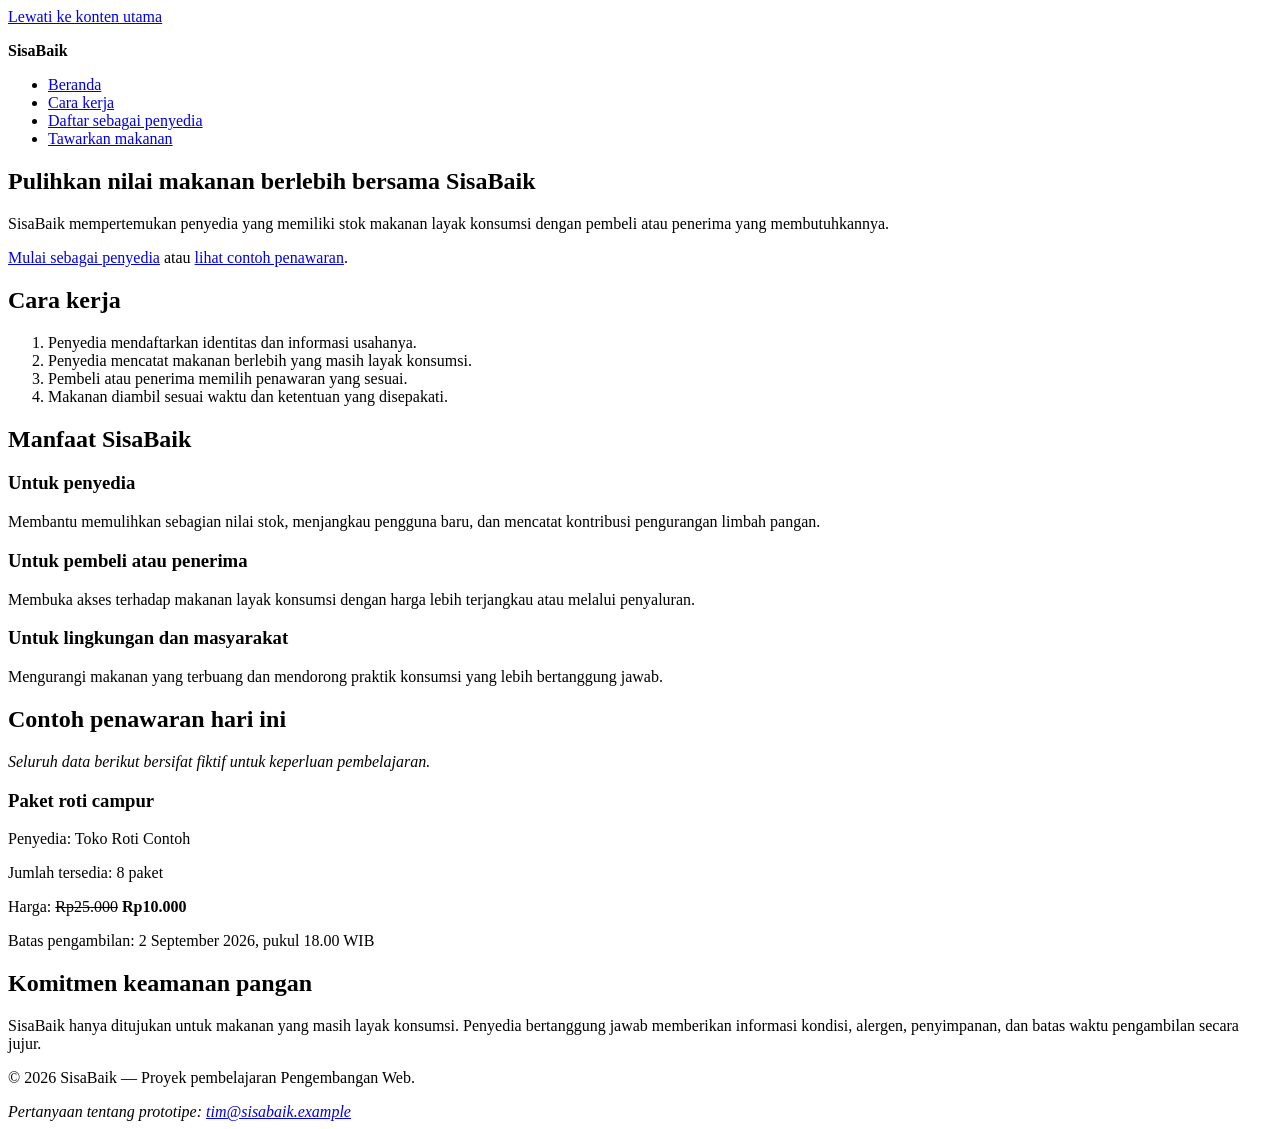
==== index.html @ af345d9e "feat: add semantic SisaBaik information page" ====
<!doctype html>
<html lang="id">
 <head>
  <meta charset="utf-8">
  <meta name="viewport" content="width=device-width, initial-scale=1">
  <meta
   name="description"
   content="SisaBaik membantu penyedia menawarkan makanan berlebih agar tetap bernilai, terjangkau, dan tidak terbuang."
  >
  <title>Beranda | SisaBaik</title>
 </head>
 <body>
  <a href="#konten-utama">Lewati ke konten utama</a>
  <header>
   <p><strong>SisaBaik</strong></p>
   <nav aria-label="Navigasi utama">
    <ul>
     <li><a href="index.html" aria-current="page">Beranda</a></li>
     <li><a href="#cara-kerja">Cara kerja</a></li>
     <li><a href="daftar-penyedia.html">Daftar sebagai penyedia</a></li>
     <li><a href="tawarkan-makanan.html">Tawarkan makanan</a></li>
    </ul>
   </nav>
  </header>
  <main id="konten-utama" tabindex="-1">
   <section aria-labelledby="judul-utama">
    <h1 id="judul-utama">Pulihkan nilai makanan berlebih bersama SisaBaik</h1>
    <p>
     SisaBaik mempertemukan penyedia yang memiliki stok makanan layak
     konsumsi dengan pembeli atau penerima yang membutuhkannya.
    </p>
   </section>
   <p>
    <a href="daftar-penyedia.html">Mulai sebagai penyedia</a>
    atau
    <a href="#penawaran-contoh">lihat contoh penawaran</a>.
   </p>
  </section>
  <section id="cara-kerja" aria-labelledby="judul-cara-kerja">
   <h2 id="judul-cara-kerja">Cara kerja</h2>
   <ol>
    <li>Penyedia mendaftarkan identitas dan informasi usahanya.</li>
    <li>Penyedia mencatat makanan berlebih yang masih layak konsumsi.</li>
    <li>Pembeli atau penerima memilih penawaran yang sesuai.</li>
    <li>Makanan diambil sesuai waktu dan ketentuan yang disepakati.</li>
   </ol>
  </section>
  <section aria-labelledby="judul-manfaat">
   <h2 id="judul-manfaat">Manfaat SisaBaik</h2>
   <article>
    <h3>Untuk penyedia</h3>
    <p>
     Membantu memulihkan sebagian nilai stok, menjangkau pengguna baru,
     dan mencatat kontribusi pengurangan limbah pangan.
    </p>
   </article>
   <article>
    <h3>Untuk pembeli atau penerima</h3>
    <p>
     Membuka akses terhadap makanan layak konsumsi dengan harga lebih
     terjangkau atau melalui penyaluran.
    </p>
   </article>
   <article>
    <h3>Untuk lingkungan dan masyarakat</h3>
    <p>
     Mengurangi makanan yang terbuang dan mendorong praktik konsumsi
     yang lebih bertanggung jawab.
    </p>
   </article>
  </section>
  <section id="penawaran-contoh" aria-labelledby="judul-penawaran">
   <h2 id="judul-penawaran">Contoh penawaran hari ini</h2>
   <p><em>Seluruh data berikut bersifat fiktif untuk keperluan pembelajaran.</em></p>
   <article>
    <h3>Paket roti campur</h3>
    <p>Penyedia: Toko Roti Contoh</p>
    <p>Jumlah tersedia: <data value="8">8 paket</data></p>
    <p>Harga: <del>Rp25.000</del> <strong>Rp10.000</strong></p>
    <p>
     Batas pengambilan:
     <time datetime="2026-09-02T18:00:00+07:00">
      2 September 2026, pukul 18.00 WIB
     </time>
    </p>
   </article>
  </section>
  <section aria-labelledby="judul-keamanan">
   <h2 id="judul-keamanan">Komitmen keamanan pangan</h2>
   <p>
    SisaBaik hanya ditujukan untuk makanan yang masih layak konsumsi.
    Penyedia bertanggung jawab memberikan informasi kondisi, alergen,
    penyimpanan, dan batas waktu pengambilan secara jujur.
   </p>
  </section>
 </main>
 <footer>
  <p>&copy; 2026 SisaBaik — Proyek pembelajaran Pengembangan Web.</p>
  <address>
   Pertanyaan tentang prototipe:
   <a href="mailto:tim@sisabaik.example">tim@sisabaik.example</a>
  </address>
 </footer>
 </body>
</html>
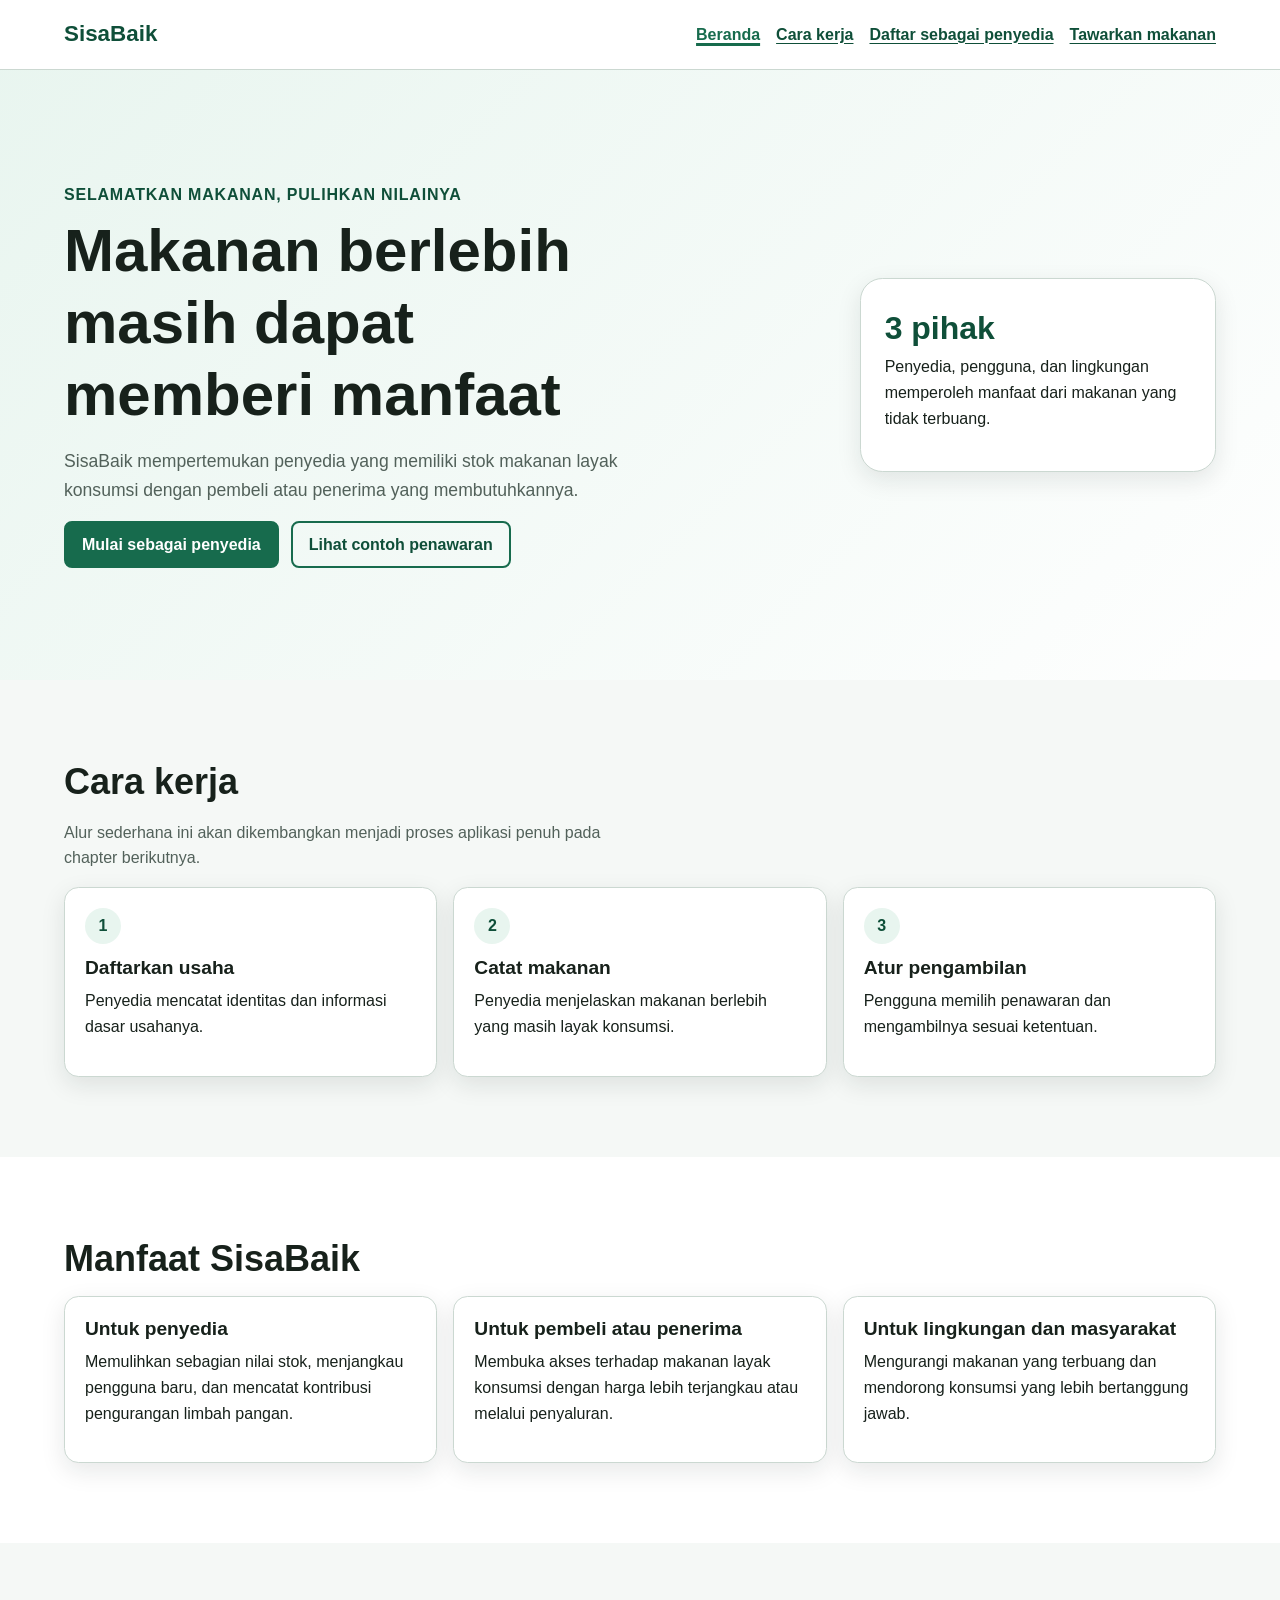
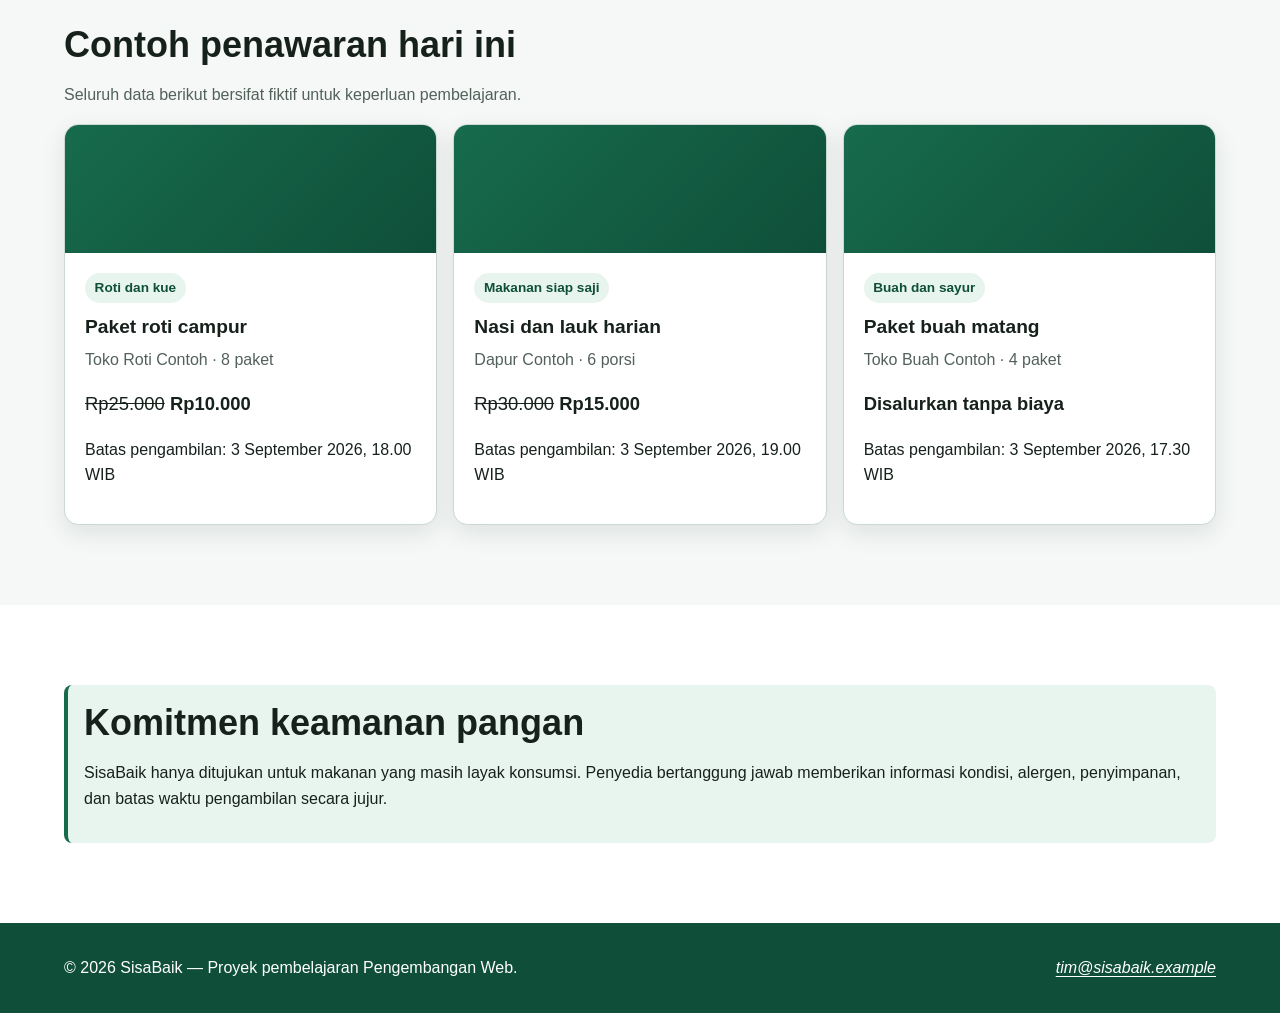
==== commit 19ac03fa: "feat: add responsive SisaBaik visual system" ====
--- a/index.html
+++ b/index.html
@@ -1,105 +1,237 @@
 <!doctype html>
 <html lang="id">
- <head>
-  <meta charset="utf-8">
-  <meta name="viewport" content="width=device-width, initial-scale=1">
-  <meta
-   name="description"
-   content="SisaBaik membantu penyedia menawarkan makanan berlebih agar tetap bernilai, terjangkau, dan tidak terbuang."
-  >
-  <title>Beranda | SisaBaik</title>
- </head>
- <body>
-  <a href="#konten-utama">Lewati ke konten utama</a>
-  <header>
-   <p><strong>SisaBaik</strong></p>
-   <nav aria-label="Navigasi utama">
-    <ul>
-     <li><a href="index.html" aria-current="page">Beranda</a></li>
-     <li><a href="#cara-kerja">Cara kerja</a></li>
-     <li><a href="daftar-penyedia.html">Daftar sebagai penyedia</a></li>
-     <li><a href="tawarkan-makanan.html">Tawarkan makanan</a></li>
-    </ul>
-   </nav>
-  </header>
-  <main id="konten-utama" tabindex="-1">
-   <section aria-labelledby="judul-utama">
-    <h1 id="judul-utama">Pulihkan nilai makanan berlebih bersama SisaBaik</h1>
-    <p>
-     SisaBaik mempertemukan penyedia yang memiliki stok makanan layak
-     konsumsi dengan pembeli atau penerima yang membutuhkannya.
-    </p>
-   </section>
-   <p>
-    <a href="daftar-penyedia.html">Mulai sebagai penyedia</a>
-    atau
-    <a href="#penawaran-contoh">lihat contoh penawaran</a>.
-   </p>
-  </section>
-  <section id="cara-kerja" aria-labelledby="judul-cara-kerja">
-   <h2 id="judul-cara-kerja">Cara kerja</h2>
-   <ol>
-    <li>Penyedia mendaftarkan identitas dan informasi usahanya.</li>
-    <li>Penyedia mencatat makanan berlebih yang masih layak konsumsi.</li>
-    <li>Pembeli atau penerima memilih penawaran yang sesuai.</li>
-    <li>Makanan diambil sesuai waktu dan ketentuan yang disepakati.</li>
-   </ol>
-  </section>
-  <section aria-labelledby="judul-manfaat">
-   <h2 id="judul-manfaat">Manfaat SisaBaik</h2>
-   <article>
-    <h3>Untuk penyedia</h3>
-    <p>
-     Membantu memulihkan sebagian nilai stok, menjangkau pengguna baru,
-     dan mencatat kontribusi pengurangan limbah pangan.
-    </p>
-   </article>
-   <article>
-    <h3>Untuk pembeli atau penerima</h3>
-    <p>
-     Membuka akses terhadap makanan layak konsumsi dengan harga lebih
-     terjangkau atau melalui penyaluran.
-    </p>
-   </article>
-   <article>
-    <h3>Untuk lingkungan dan masyarakat</h3>
-    <p>
-     Mengurangi makanan yang terbuang dan mendorong praktik konsumsi
-     yang lebih bertanggung jawab.
-    </p>
-   </article>
-  </section>
-  <section id="penawaran-contoh" aria-labelledby="judul-penawaran">
-   <h2 id="judul-penawaran">Contoh penawaran hari ini</h2>
-   <p><em>Seluruh data berikut bersifat fiktif untuk keperluan pembelajaran.</em></p>
-   <article>
-    <h3>Paket roti campur</h3>
-    <p>Penyedia: Toko Roti Contoh</p>
-    <p>Jumlah tersedia: <data value="8">8 paket</data></p>
-    <p>Harga: <del>Rp25.000</del> <strong>Rp10.000</strong></p>
-    <p>
-     Batas pengambilan:
-     <time datetime="2026-09-02T18:00:00+07:00">
-      2 September 2026, pukul 18.00 WIB
-     </time>
-    </p>
-   </article>
-  </section>
-  <section aria-labelledby="judul-keamanan">
-   <h2 id="judul-keamanan">Komitmen keamanan pangan</h2>
-   <p>
-    SisaBaik hanya ditujukan untuk makanan yang masih layak konsumsi.
-    Penyedia bertanggung jawab memberikan informasi kondisi, alergen,
-    penyimpanan, dan batas waktu pengambilan secara jujur.
-   </p>
-  </section>
- </main>
- <footer>
-  <p>&copy; 2026 SisaBaik — Proyek pembelajaran Pengembangan Web.</p>
-  <address>
-   Pertanyaan tentang prototipe:
-   <a href="mailto:tim@sisabaik.example">tim@sisabaik.example</a>
-  </address>
- </footer>
- </body>
+  <head>
+    <meta charset="utf-8">
+    <meta name="viewport" content="width=device-width, initial-scale=1">
+    <meta name="description" content="SisaBaik membantu penyedia menawarkan makanan berlebih agar tetap bernilai, terjangkau, dan tidak terbuang.">
+    <title>Beranda | SisaBaik</title>
+    <link rel="stylesheet" href="styles.css">
+  </head>
+  <body>
+    <a class="skip-link" href="#konten-utama">Lewati ke konten utama</a>
+
+    <header class="site-header">
+      <div class="container header-layout">
+        <p class="brand">SisaBaik</p>
+
+        <nav aria-label="Navigasi utama">
+          <ul class="nav-list">
+            <li><a href="index.html" aria-current="page">Beranda</a></li>
+            <li><a href="#cara-kerja">Cara kerja</a></li>
+            <li><a href="daftar-penyedia.html">Daftar sebagai penyedia</a></li>
+            <li><a href="tawarkan-makanan.html">Tawarkan makanan</a></li>
+          </ul>
+        </nav>
+      </div>
+    </header>
+
+    <main id="konten-utama" tabindex="-1">
+
+      <section class="hero" aria-labelledby="judul-utama">
+        <div class="container hero-layout">
+
+          <div>
+            <p class="eyebrow">Selamatkan makanan, pulihkan nilainya</p>
+
+            <h1 id="judul-utama">Makanan berlebih masih dapat memberi manfaat</h1>
+
+            <p class="lead">
+              SisaBaik mempertemukan penyedia yang memiliki stok makanan layak konsumsi dengan pembeli
+              atau penerima yang membutuhkannya.
+            </p>
+
+            <div class="button-group">
+              <a class="button" href="daftar-penyedia.html">Mulai sebagai penyedia</a>
+              <a class="button button-secondary" href="#penawaran-contoh">Lihat contoh penawaran</a>
+            </div>
+          </div>
+
+          <aside class="hero-panel" aria-label="Ringkasan manfaat SisaBaik">
+            <strong>3 pihak</strong>
+            <p>Penyedia, pengguna, dan lingkungan memperoleh manfaat dari makanan yang tidak terbuang.</p>
+          </aside>
+
+        </div>
+      </section>
+
+      <section class="section" id="cara-kerja" aria-labelledby="judul-cara-kerja">
+        <div class="container">
+          <h2 id="judul-cara-kerja">Cara kerja</h2>
+
+          <p class="section-intro">
+            Alur sederhana ini akan dikembangkan menjadi proses aplikasi penuh pada chapter berikutnya.
+          </p>
+
+          <div class="steps-grid">
+
+            <article class="card">
+              <span class="step-number" aria-hidden="true">1</span>
+              <h3>Daftarkan usaha</h3>
+              <p>Penyedia mencatat identitas dan informasi dasar usahanya.</p>
+            </article>
+
+            <article class="card">
+              <span class="step-number" aria-hidden="true">2</span>
+              <h3>Catat makanan</h3>
+              <p>Penyedia menjelaskan makanan berlebih yang masih layak konsumsi.</p>
+            </article>
+
+            <article class="card">
+              <span class="step-number" aria-hidden="true">3</span>
+              <h3>Atur pengambilan</h3>
+              <p>Pengguna memilih penawaran dan mengambilnya sesuai ketentuan.</p>
+            </article>
+
+          </div>
+        </div>
+      </section>
+
+      <section class="section section-alt" aria-labelledby="judul-manfaat">
+        <div class="container">
+
+          <h2 id="judul-manfaat">Manfaat SisaBaik</h2>
+
+          <div class="benefit-grid">
+
+            <article class="card">
+              <h3>Untuk penyedia</h3>
+              <p>
+                Memulihkan sebagian nilai stok, menjangkau pengguna baru, dan mencatat kontribusi pengurangan limbah
+                pangan.
+              </p>
+            </article>
+
+            <article class="card">
+              <h3>Untuk pembeli atau penerima</h3>
+              <p>
+                Membuka akses terhadap makanan layak konsumsi dengan harga lebih terjangkau atau melalui
+                penyaluran.
+              </p>
+            </article>
+
+            <article class="card">
+              <h3>Untuk lingkungan dan masyarakat</h3>
+              <p>
+                Mengurangi makanan yang terbuang dan mendorong konsumsi yang lebih bertanggung jawab.
+              </p>
+            </article>
+
+          </div>
+        </div>
+      </section>
+
+      <section class="section" id="penawaran-contoh" aria-labelledby="judul-penawaran">
+        <div class="container">
+
+          <h2 id="judul-penawaran">Contoh penawaran hari ini</h2>
+
+          <p class="section-intro">
+            Seluruh data berikut bersifat fiktif untuk keperluan pembelajaran.
+          </p>
+
+          <div class="offer-grid">
+
+            <article class="offer-card">
+              <div class="offer-card__visual" aria-hidden="true"></div>
+
+              <div class="offer-card__content">
+                <span class="badge">Roti dan kue</span>
+                <h3>Paket roti campur</h3>
+
+                <p class="offer-card__meta">
+                  Toko Roti Contoh · <data value="8">8 paket</data>
+                </p>
+
+                <p class="offer-card__price">
+                  <del>Rp25.000</del> <strong>Rp10.000</strong>
+                </p>
+
+                <p>
+                  Batas pengambilan:
+                  <time datetime="2026-09-03T18:00:00+07:00">
+                    3 September 2026, 18.00 WIB
+                  </time>
+                </p>
+              </div>
+            </article>
+
+            <article class="offer-card">
+              <div class="offer-card__visual" aria-hidden="true"></div>
+
+              <div class="offer-card__content">
+                <span class="badge">Makanan siap saji</span>
+                <h3>Nasi dan lauk harian</h3>
+
+                <p class="offer-card__meta">
+                  Dapur Contoh · <data value="6">6 porsi</data>
+                </p>
+
+                <p class="offer-card__price">
+                  <del>Rp30.000</del> <strong>Rp15.000</strong>
+                </p>
+
+                <p>
+                  Batas pengambilan:
+                  <time datetime="2026-09-03T19:00:00+07:00">
+                    3 September 2026, 19.00 WIB
+                  </time>
+                </p>
+              </div>
+            </article>
+
+            <article class="offer-card">
+              <div class="offer-card__visual" aria-hidden="true"></div>
+
+              <div class="offer-card__content">
+                <span class="badge">Buah dan sayur</span>
+                <h3>Paket buah matang</h3>
+
+                <p class="offer-card__meta">
+                  Toko Buah Contoh · <data value="4">4 paket</data>
+                </p>
+
+                <p class="offer-card__price">
+                  <strong>Disalurkan tanpa biaya</strong>
+                </p>
+
+                <p>
+                  Batas pengambilan:
+                  <time datetime="2026-09-03T17:30:00+07:00">
+                    3 September 2026, 17.30 WIB
+                  </time>
+                </p>
+              </div>
+            </article>
+
+          </div>
+        </div>
+      </section>
+
+      <section class="section section-alt" aria-labelledby="judul-keamanan">
+        <div class="container">
+
+          <div class="notice">
+            <h2 id="judul-keamanan">Komitmen keamanan pangan</h2>
+
+            <p>
+              SisaBaik hanya ditujukan untuk makanan yang masih layak konsumsi. Penyedia bertanggung jawab memberikan
+              informasi kondisi, alergen, penyimpanan, dan batas waktu pengambilan secara jujur.
+            </p>
+          </div>
+
+        </div>
+      </section>
+
+    </main>
+
+    <footer class="site-footer">
+      <div class="container footer-layout">
+        <p>&copy; 2026 SisaBaik — Proyek pembelajaran Pengembangan Web.</p>
+        <address>
+          <a href="mailto:tim@sisabaik.example">tim@sisabaik.example</a>
+        </address>
+      </div>
+    </footer>
+
+  </body>
 </html>
--- a/styles.css
+++ b/styles.css
@@ -0,0 +1,430 @@
+:root {
+  --color-primary: #176b4d;
+  --color-primary-dark: #0f4f39;
+  --color-primary-soft: #e8f5ef;
+  --color-accent: #f2b84b;
+  --color-text: #17211b;
+  --color-muted: #52615a;
+  --color-surface: #ffffff;
+  --color-background: #f5f8f6;
+  --color-border: #cbd8d1;
+  --color-danger: #a52a2a;
+  --shadow-card: 0 0.5rem 1.5rem rgb(23 33 27 / 10%);
+  --radius-small: 0.5rem;
+  --radius-medium: 0.9rem;
+  --radius-large: 1.4rem;
+  --content-width: 72rem;
+}
+
+*,
+*::before,
+*::after {
+  box-sizing: border-box;
+}
+
+html {
+  scroll-behavior: smooth;
+}
+
+body {
+  margin: 0;
+  background: var(--color-background);
+  color: var(--color-text);
+  font-family: Arial, Helvetica, sans-serif;
+  font-size: 1rem;
+  line-height: 1.6;
+}
+
+h1,
+h2,
+h3,
+p {
+  margin-block-start: 0;
+}
+
+h1,
+h2,
+h3 {
+  line-height: 1.2;
+}
+
+h1 {
+  max-width: 18ch;
+  margin-block-end: 1rem;
+  font-size: clamp(2rem, 7vw, 3.75rem);
+}
+
+h2 {
+  margin-block-end: 1rem;
+  font-size: clamp(1.5rem, 4vw, 2.25rem);
+}
+
+h3 {
+  margin-block-end: 0.6rem;
+  font-size: 1.2rem;
+}
+
+a {
+  color: var(--color-primary-dark);
+  text-underline-offset: 0.2em;
+}
+
+a:hover {
+  text-decoration-thickness: 0.18em;
+}
+
+:focus-visible {
+  outline: 0.2rem solid var(--color-accent);
+  outline-offset: 0.2rem;
+}
+
+.skip-link {
+  position: absolute;
+  inset-block-start: 0.5rem;
+  inset-inline-start: 0.5rem;
+  z-index: 100;
+  padding: 0.7rem 1rem;
+  border-radius: var(--radius-small);
+  background: var(--color-text);
+  color: var(--color-surface);
+  transform: translateY(-180%);
+}
+
+.skip-link:focus {
+  transform: translateY(0);
+}
+
+.container {
+  width: min(100% - 2rem, var(--content-width));
+  margin-inline: auto;
+}
+
+.site-header {
+  background: var(--color-surface);
+  border-block-end: 0.0625rem solid var(--color-border);
+}
+
+.header-layout {
+  display: flex;
+  flex-direction: column;
+  gap: 0.75rem;
+  padding-block: 1rem;
+}
+
+.brand {
+  margin: 0;
+  color: var(--color-primary-dark);
+  font-size: 1.4rem;
+  font-weight: 700;
+}
+
+.nav-list {
+  display: flex;
+  flex-wrap: wrap;
+  gap: 0.5rem 1rem;
+  margin: 0;
+  padding: 0;
+  list-style: none;
+}
+
+.nav-list a {
+  display: inline-block;
+  padding-block: 0.35rem;
+  font-weight: 700;
+}
+
+.nav-list a[aria-current="page"] {
+  color: var(--color-primary);
+  text-decoration-thickness: 0.2em;
+}
+
+.hero {
+  padding-block: clamp(3rem, 10vw, 7rem);
+  background:
+    linear-gradient(135deg, rgb(232 245 239 / 95%), rgb(255 255 255 / 92%));
+}
+
+.hero-layout {
+  display: grid;
+  gap: 2rem;
+  align-items: center;
+}
+
+.eyebrow {
+  margin-block-end: 0.5rem;
+  color: var(--color-primary-dark);
+  font-weight: 700;
+  letter-spacing: 0.05em;
+  text-transform: uppercase;
+}
+
+.lead {
+  max-width: 62ch;
+  color: var(--color-muted);
+  font-size: 1.1rem;
+}
+
+.hero-panel {
+  padding: 1.5rem;
+  border: 0.0625rem solid var(--color-border);
+  border-radius: var(--radius-large);
+  background: var(--color-surface);
+  box-shadow: var(--shadow-card);
+}
+
+.hero-panel strong {
+  display: block;
+  color: var(--color-primary-dark);
+  font-size: 2rem;
+}
+
+.button-group,
+.form-actions {
+  display: flex;
+  flex-wrap: wrap;
+  gap: 0.75rem;
+  align-items: center;
+}
+
+.button {
+  display: inline-block;
+  padding: 0.75rem 1rem;
+  border: 0.125rem solid var(--color-primary);
+  border-radius: var(--radius-small);
+  background: var(--color-primary);
+  color: var(--color-surface);
+  font: inherit;
+  font-weight: 700;
+  line-height: 1.2;
+  text-decoration: none;
+  cursor: pointer;
+}
+
+.button:hover {
+  background: var(--color-primary-dark);
+  border-color: var(--color-primary-dark);
+}
+
+.button-secondary {
+  background: transparent;
+  color: var(--color-primary-dark);
+}
+
+.section {
+  padding-block: clamp(2.5rem, 7vw, 5rem);
+}
+
+.section-alt {
+  background: var(--color-surface);
+}
+
+.section-intro {
+  max-width: 65ch;
+  color: var(--color-muted);
+}
+
+.steps-grid,
+.benefit-grid,
+.offer-grid {
+  display: grid;
+  grid-template-columns: 1fr;
+  gap: 1rem;
+}
+
+.card {
+  padding: 1.25rem;
+  border: 0.0625rem solid var(--color-border);
+  border-radius: var(--radius-medium);
+  background: var(--color-surface);
+  box-shadow: var(--shadow-card);
+}
+
+.step-number {
+  display: inline-grid;
+  width: 2.25rem;
+  height: 2.25rem;
+  margin-block-end: 0.75rem;
+  place-items: center;
+  border-radius: 50%;
+  background: var(--color-primary-soft);
+  color: var(--color-primary-dark);
+  font-weight: 700;
+}
+
+.offer-card {
+  display: flex;
+  flex-direction: column;
+  overflow: hidden;
+  border: 0.0625rem solid var(--color-border);
+  border-radius: var(--radius-medium);
+  background: var(--color-surface);
+  box-shadow: var(--shadow-card);
+}
+
+.offer-card__visual {
+  min-height: 8rem;
+  background: linear-gradient(135deg, var(--color-primary), var(--color-primary-dark));
+}
+
+.offer-card__content {
+  display: flex;
+  flex: 1;
+  flex-direction: column;
+  padding: 1.25rem;
+}
+
+.offer-card__meta {
+  color: var(--color-muted);
+}
+
+.offer-card__price {
+  margin-block-start: auto;
+  font-size: 1.15rem;
+}
+
+.badge {
+  display: inline-block;
+  width: fit-content;
+  margin-block-end: 0.75rem;
+  padding: 0.25rem 0.6rem;
+  border-radius: 999px;
+  background: var(--color-primary-soft);
+  color: var(--color-primary-dark);
+  font-size: 0.85rem;
+  font-weight: 700;
+}
+
+.notice {
+  padding: 1rem;
+  border-inline-start: 0.3rem solid var(--color-primary);
+  border-radius: var(--radius-small);
+  background: var(--color-primary-soft);
+}
+
+.page-heading {
+  padding-block: clamp(2.5rem, 7vw, 5rem) 2rem;
+}
+
+.form-card {
+  max-width: 56rem;
+  margin-block-end: 3rem;
+  padding: clamp(1rem, 4vw, 2rem);
+  border: 0.0625rem solid var(--color-border);
+  border-radius: var(--radius-large);
+  background: var(--color-surface);
+  box-shadow: var(--shadow-card);
+}
+
+.form-section {
+  margin: 0 0 1.5rem;
+  padding: 1.25rem;
+  border: 0.0625rem solid var(--color-border);
+  border-radius: var(--radius-medium);
+}
+
+.form-section legend {
+  padding-inline: 0.4rem;
+  color: var(--color-primary-dark);
+  font-size: 1.1rem;
+  font-weight: 700;
+}
+
+label {
+  display: inline-block;
+  margin-block-end: 0.35rem;
+  font-weight: 700;
+}
+
+input,
+select,
+textarea {
+  width: 100%;
+  padding: 0.7rem 0.75rem;
+  border: 0.0625rem solid #809087;
+  border-radius: var(--radius-small);
+  background: var(--color-surface);
+  color: var(--color-text);
+  font: inherit;
+}
+
+textarea {
+  resize: vertical;
+}
+
+input:focus,
+select:focus,
+textarea:focus {
+  border-color: var(--color-primary-dark);
+}
+
+input[type="checkbox"],
+input[type="radio"] {
+  width: 1.1rem;
+  height: 1.1rem;
+  margin: 0.2rem 0 0;
+  accent-color: var(--color-primary);
+}
+
+.required-note {
+  color: var(--color-muted);
+}
+
+.site-footer {
+  padding-block: 2rem;
+  background: var(--color-primary-dark);
+  color: var(--color-surface);
+}
+
+.site-footer a {
+  color: var(--color-surface);
+}
+
+.footer-layout {
+  display: flex;
+  flex-direction: column;
+  gap: 0.5rem;
+}
+
+.footer-layout p,
+.footer-layout address {
+  margin: 0;
+}
+
+@media (min-width: 48rem) {
+  .header-layout {
+    flex-direction: row;
+    justify-content: space-between;
+    align-items: center;
+  }
+
+  .hero-layout {
+    grid-template-columns: minmax(0, 1.5fr) minmax(15rem, 0.7fr);
+  }
+
+  .steps-grid,
+  .benefit-grid {
+    grid-template-columns: repeat(3, minmax(0, 1fr));
+  }
+
+  .offer-grid {
+    grid-template-columns: repeat(2, minmax(0, 1fr));
+  }
+
+  .footer-layout {
+    flex-direction: row;
+    justify-content: space-between;
+    align-items: center;
+  }
+}
+
+@media (min-width: 68rem) {
+  .offer-grid {
+    grid-template-columns: repeat(3, minmax(0, 1fr));
+  }
+}
+
+@media (prefers-reduced-motion: reduce) {
+  html {
+    scroll-behavior: auto;
+  }
+}
